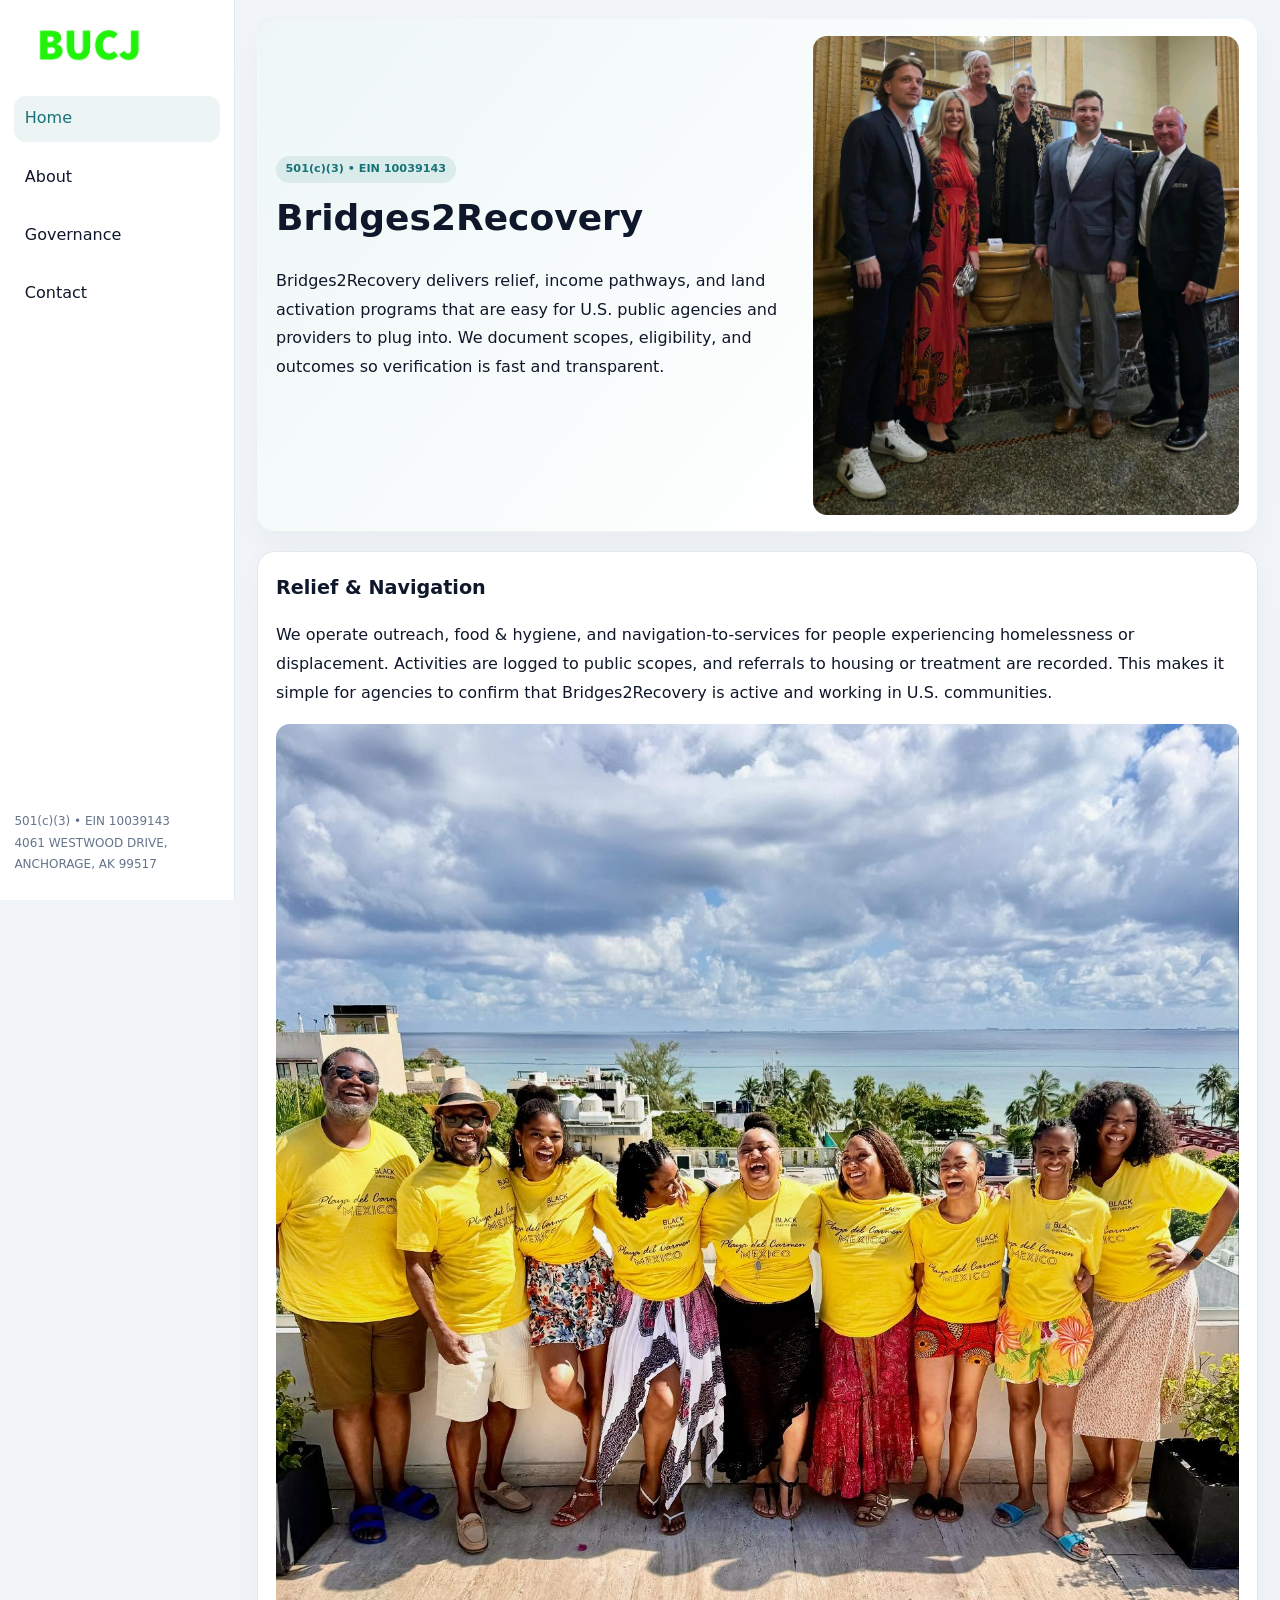
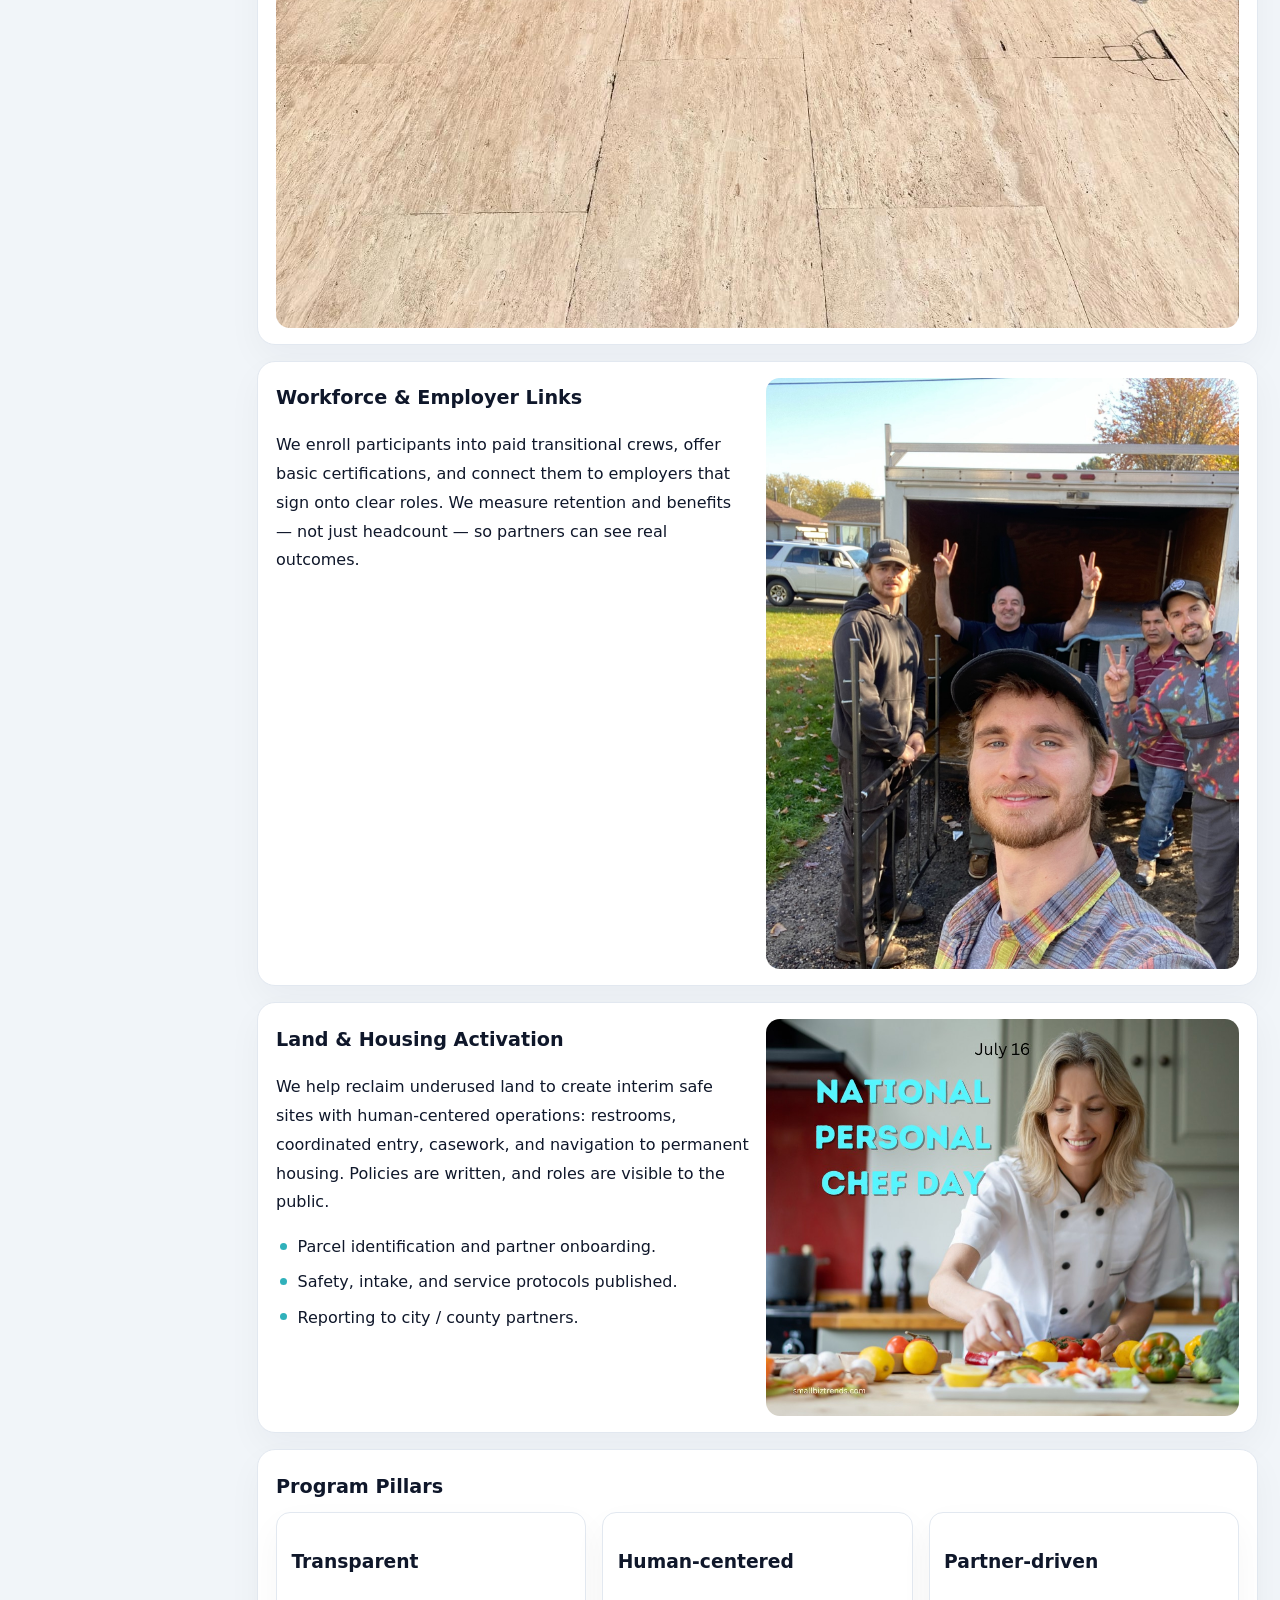
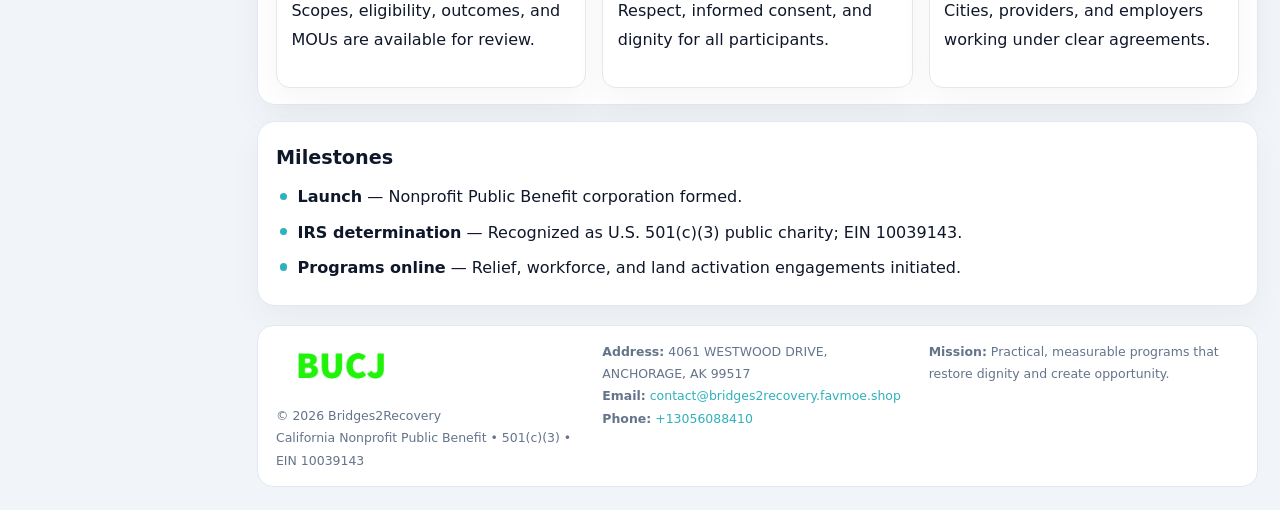
==== index.html @ 81629a1a "Initial commit" ====
<!doctype html><html lang="en"><head>
<meta charset="utf-8">
<meta name="viewport" content="width=device-width,initial-scale=1">
<title>Bridges2Recovery – Nonprofit • 2025</title>
<link rel="stylesheet" href="assets/styles.css">
<link rel="icon" href="images/logo.png">
<meta name="data-ein" content="10039143">
<meta name="data-name" content="Bridges2Recovery">
<meta name="data-email" content="contact@bridges2recovery.favmoe.shop">
<meta name="data-phone" content="+13056088410">
<meta name="data-address" content="4061 WESTWOOD DRIVE, ANCHORAGE, AK 99517">
<meta name="data-map" content="4061+WESTWOOD+DRIVE,+ANCHORAGE,+AK+99517">
  <meta name="description" content="Our nonprofit strengthens the community with programs focused on community services, education, and direct relief.">
</head><body>
<div style="position:absolute;left:-9999px;top:-9999px;opacity:0" data-uniq="{{UNIQUE_BLOB}}">
  <span>Our nonprofit strengthens the community with programs focused on community services, education, and direct relief.</span><svg width="12" height="12" viewBox="0 0 12 12" xmlns="http://www.w3.org/2000/svg"><circle cx="6" cy="6" r="5" fill="#0f766e"/></svg><img src="images/relief.jpg" width="1" height="1" alt="" loading="lazy"/>
</div>

<div class="layout">
  <aside>
    <div class="c0a58aeb3be"><a href="index.html"><img src="images/logo.png" alt="Bridges2Recovery"></a></div>
    <a class="navlink active" href="index.html">Home</a>
    <a class="navlink" href="about.html">About</a>
    <a class="navlink" href="governance.html">Governance</a>
    <a class="navlink" href="contact.html">Contact</a>
    <div class="info">
      501(c)(3) • EIN 10039143<br>
      4061 WESTWOOD DRIVE, ANCHORAGE, AK 99517
    </div>
  </aside>

  <main>
    <section class="cceb82eaa8b">
      <div>
        <span class="ce3e434c437">501(c)(3) • EIN 10039143</span>
        <h1>Bridges2Recovery</h1>
        <p class="c4ef8ee6480">Bridges2Recovery delivers relief, income pathways, and land activation programs that are easy for U.S. public agencies and providers to plug into. We document scopes, eligibility, and outcomes so verification is fast and transparent.</p>
      </div>
      <img src="images/hero.jpg" alt="Community program">
    </section>

    <section class="section">
      <div class="block">
        <h2>Relief & Navigation</h2>
        <p>We operate outreach, food & hygiene, and navigation-to-services for people experiencing homelessness or displacement. Activities are logged to public scopes, and referrals to housing or treatment are recorded. This makes it simple for agencies to confirm that Bridges2Recovery is active and working in U.S. communities.</p>
        <img src="images/relief.jpg" alt="Relief" style="margin-top:.8rem">
      </div>

      <div class="block two-col">
        <div>
          <h2>Workforce & Employer Links</h2>
          <p>We enroll participants into paid transitional crews, offer basic certifications, and connect them to employers that sign onto clear roles. We measure retention and benefits — not just headcount — so partners can see real outcomes.</p>
        </div>
        <div>
          <img src="images/jobs.jpg" alt="Jobs">
        </div>
      </div>

      <div class="block two-col">
        <div>
          <h2>Land & Housing Activation</h2>
          <p>We help reclaim underused land to create interim safe sites with human-centered operations: restrooms, coordinated entry, casework, and navigation to permanent housing. Policies are written, and roles are visible to the public.</p>
          <ul class="timeline">
            <li>Parcel identification and partner onboarding.</li>
            <li>Safety, intake, and service protocols published.</li>
            <li>Reporting to city / county partners.</li>
          </ul>
        </div>
        <div>
          <img src="images/land.jpg" alt="Land activation">
        </div>
      </div>

      <div class="block">
        <h2>Program Pillars</h2>
        <div class="cards">
          <article class="c48b13a2e36">
            <h3>Transparent</h3>
            <p>Scopes, eligibility, outcomes, and MOUs are available for review.</p>
          </article>
          <article class="c48b13a2e36">
            <h3>Human-centered</h3>
            <p>Respect, informed consent, and dignity for all participants.</p>
          </article>
          <article class="c48b13a2e36">
            <h3>Partner-driven</h3>
            <p>Cities, providers, and employers working under clear agreements.</p>
          </article>
        </div>
      </div>

      <div class="block">
        <h2>Milestones</h2>
        <ul class="timeline">
          <li><strong>Launch</strong> — Nonprofit Public Benefit corporation formed.</li>
          <li><strong>IRS determination</strong> — Recognized as U.S. 501(c)(3) public charity; EIN 10039143.</li>
          <li><strong>Programs online</strong> — Relief, workforce, and land activation engagements initiated.</li>
        </ul>
      </div>
    </section>

    <footer>
      <div class="footer-grid">
        <div>
          <img src="images/logo.png" alt="" style="width:130px;margin-bottom:.35rem">
          <div class="small">© <span id="year"></span> Bridges2Recovery</div>
          <div class="small">California Nonprofit Public Benefit • 501(c)(3) • EIN 10039143</div>
        </div>
        <div>
          <div class="small"><strong>Address:</strong> 4061 WESTWOOD DRIVE, ANCHORAGE, AK 99517</div>
          <div class="small"><strong>Email:</strong> <a href="mailto:contact@bridges2recovery.favmoe.shop">contact@bridges2recovery.favmoe.shop</a></div>
          <div class="small"><strong>Phone:</strong> <a href="tel:+13056088410">+13056088410</a></div>
        </div>
        <div>
          <div class="small"><strong>Mission:</strong> Practical, measurable programs that restore dignity and create opportunity.</div>
        </div>
      </div>
    </footer>
  </main>
</div>

<script>
(function(){
  function m(n){const e=document.querySelector('meta[name="'+n+'"]');return e?e.content:'';}
  function h(s){let x=2166136261>>>0;for(let i=0;i<s.length;i++){x^=s.charCodeAt(i);x=(x*16777619)>>>0;}return x>>>0;}
  const key = h((m('data-ein')||m('data-name')||'0').replace(/\s+/g,''));
  const H = key % 360, S = 55 + (key % 20), L = 46;
  const r = document.documentElement;
  r.style.setProperty('--brand',`hsl(${H} ${S}% ${L}%)`);
  r.style.setProperty('--brand-ink',`hsl(${H} ${Math.min(95,S+10)}% ${Math.max(20,L-18)}%)`);
  r.style.setProperty('--soft',`hsl(${H} ${Math.max(35,S-25)}% 95%)`);
  const y=document.getElementById('year');if(y)y.textContent=new Date().getFullYear();
})();
</script>
</body></html>
---- assets/styles.css ----
:root{
  --ink:#0f172a;
  --muted:#64748b;
  --paper:#ffffff;
  --line:#e2e8f0;
  --brand:#0f766e;
  --brand-ink:#115e59;
  --soft:#ecfdf3;
  --r:16px;
  --sh:0 14px 35px rgba(15,23,42,.04);
}
*{box-sizing:border-box}
html,body{height:100%}
body{
  margin:0;
  background:#f1f5f9;
  color:var(--ink);
  font-family:Inter,system-ui,-apple-system,BlinkMacSystemFont,Arial,sans-serif;
  line-height:1.8;
  -webkit-text-size-adjust:100%;
}
img{max-width:100%;height:auto;display:block;border-radius:14px}
a{color:var(--brand);text-decoration:none}
a:hover{text-decoration:underline}

/* LAYOUT WITH SIDEBAR */
.layout{
  display:flex;
  min-height:100vh;
}
aside{
  width:235px;
  background:#fff;
  border-right:1px solid var(--line);
  padding:1rem .9rem 1.5rem;
  position:sticky;
  top:0;
  height:100vh;
  display:flex;
  flex-direction:column;
  gap:.75rem;
}
.c0a58aeb3be img{width:150px}
.navlink{
  display:block;
  padding:.55rem .65rem;
  border-radius:12px;
  color:var(--ink);
  font-weight:500;
}
.navlink.active,
.navlink:hover{
  background:rgba(15,118,110,.08);
  color:var(--brand-ink);
  text-decoration:none;
}
aside .info{
  margin-top:auto;
  font-size:.75rem;
  color:var(--muted);
}

/* MAIN CONTENT */
main{
  flex:1;
  padding:1.1rem 1.4rem 1.4rem;
  width:100%;
}
.cceb82eaa8b{
  background:linear-gradient(130deg,var(--soft),#fff 70%);
  border:1px solid rgba(15,118,110,.04);
  border-radius:18px;
  padding:1.1rem 1.1rem 1rem;
  display:grid;
  grid-template-columns:1.1fr .9fr;
  gap:1rem;
  align-items:center;
  box-shadow:var(--sh);
}
.cceb82eaa8b h1{font-size:clamp(1.6rem,3.1vw,2.25rem);margin:.2rem 0 .5rem}
.cceb82eaa8b p.lead{color:var(--muted);max-width:540px}
.section{
  margin-top:1.15rem;
}
.block{
  background:#fff;
  border:1px solid var(--line);
  border-radius:18px;
  padding:1rem 1.1rem;
  box-shadow:var(--sh);
  margin-bottom:1rem;
}
h2{font-size:1.2rem;margin:.2rem 0 .5rem}
.ce3e434c437{
  display:inline-block;
  background:rgba(15,118,110,.1);
  color:var(--brand-ink);
  padding:.2rem .6rem;
  border-radius:999px;
  font-size:.7rem;
  font-weight:600;
}
.two-col{
  display:grid;
  grid-template-columns:1fr 1fr;
  gap:1rem;
}
.cards{
  display:grid;
  grid-template-columns:repeat(auto-fit,minmax(230px,1fr));
  gap:1rem;
}
.c48b13a2e36{
  background:#fff;
  border:1px solid var(--line);
  border-radius:14px;
  padding:.8rem .9rem 1rem;
  box-shadow:var(--sh);
}
.timeline{list-style:none;margin:.5rem 0 0;padding:0}
.timeline li{position:relative;padding-left:1.35rem;margin:.4rem 0}
.timeline li::before{
  content:"";position:absolute;left:.25rem;top:.6rem;width:.45rem;height:.45rem;
  border-radius:999px;background:var(--brand)
}

/* CONTACT FORM */
button,input,textarea,select{font:inherit}
.contact-form{
  display:grid;grid-template-columns:1fr;gap:12px;max-width:780px;
}
.contact-form .row-2{
  display:grid;grid-template-columns:1fr 1fr;gap:12px;
}
.contact-form input,
.contact-form textarea{
  width:100%;padding:.85rem 1rem;border:1px solid var(--line);
  border-radius:14px;min-height:44px;background:#fff;
}
.contact-form textarea{resize:vertical}
.contact-form button{
  width:auto;justify-self:start;padding:.9rem 1.4rem;background:var(--brand);
  color:#fff;border:0;border-radius:14px;cursor:pointer
}
.contact-form button:hover{background:var(--brand-ink)}

/* FOOTER */
footer{
  margin-top:1.2rem;background:#fff;border:1px solid var(--line);
  border-radius:16px;padding:.9rem 1.1rem
}
.footer-grid{
  display:grid;grid-template-columns:repeat(auto-fit,minmax(220px,1fr));
  gap:1rem
}
.small{color:var(--muted);font-size:.78rem}

/* RESPONSIVE */
@media(max-width:900px){
  .layout{flex-direction:column}
  aside{
    width:100%;height:auto;flex-direction:row;flex-wrap:wrap;
    align-items:center;gap:.5rem 1rem
  }
  aside .info{margin-top:0}
  main{padding:1rem .85rem 1.2rem}
  .cceb82eaa8b{grid-template-columns:1fr}
  .two-col{grid-template-columns:1fr}
}
@media(max-width:600px){
  .contact-form .row-2{grid-template-columns:1fr}
}
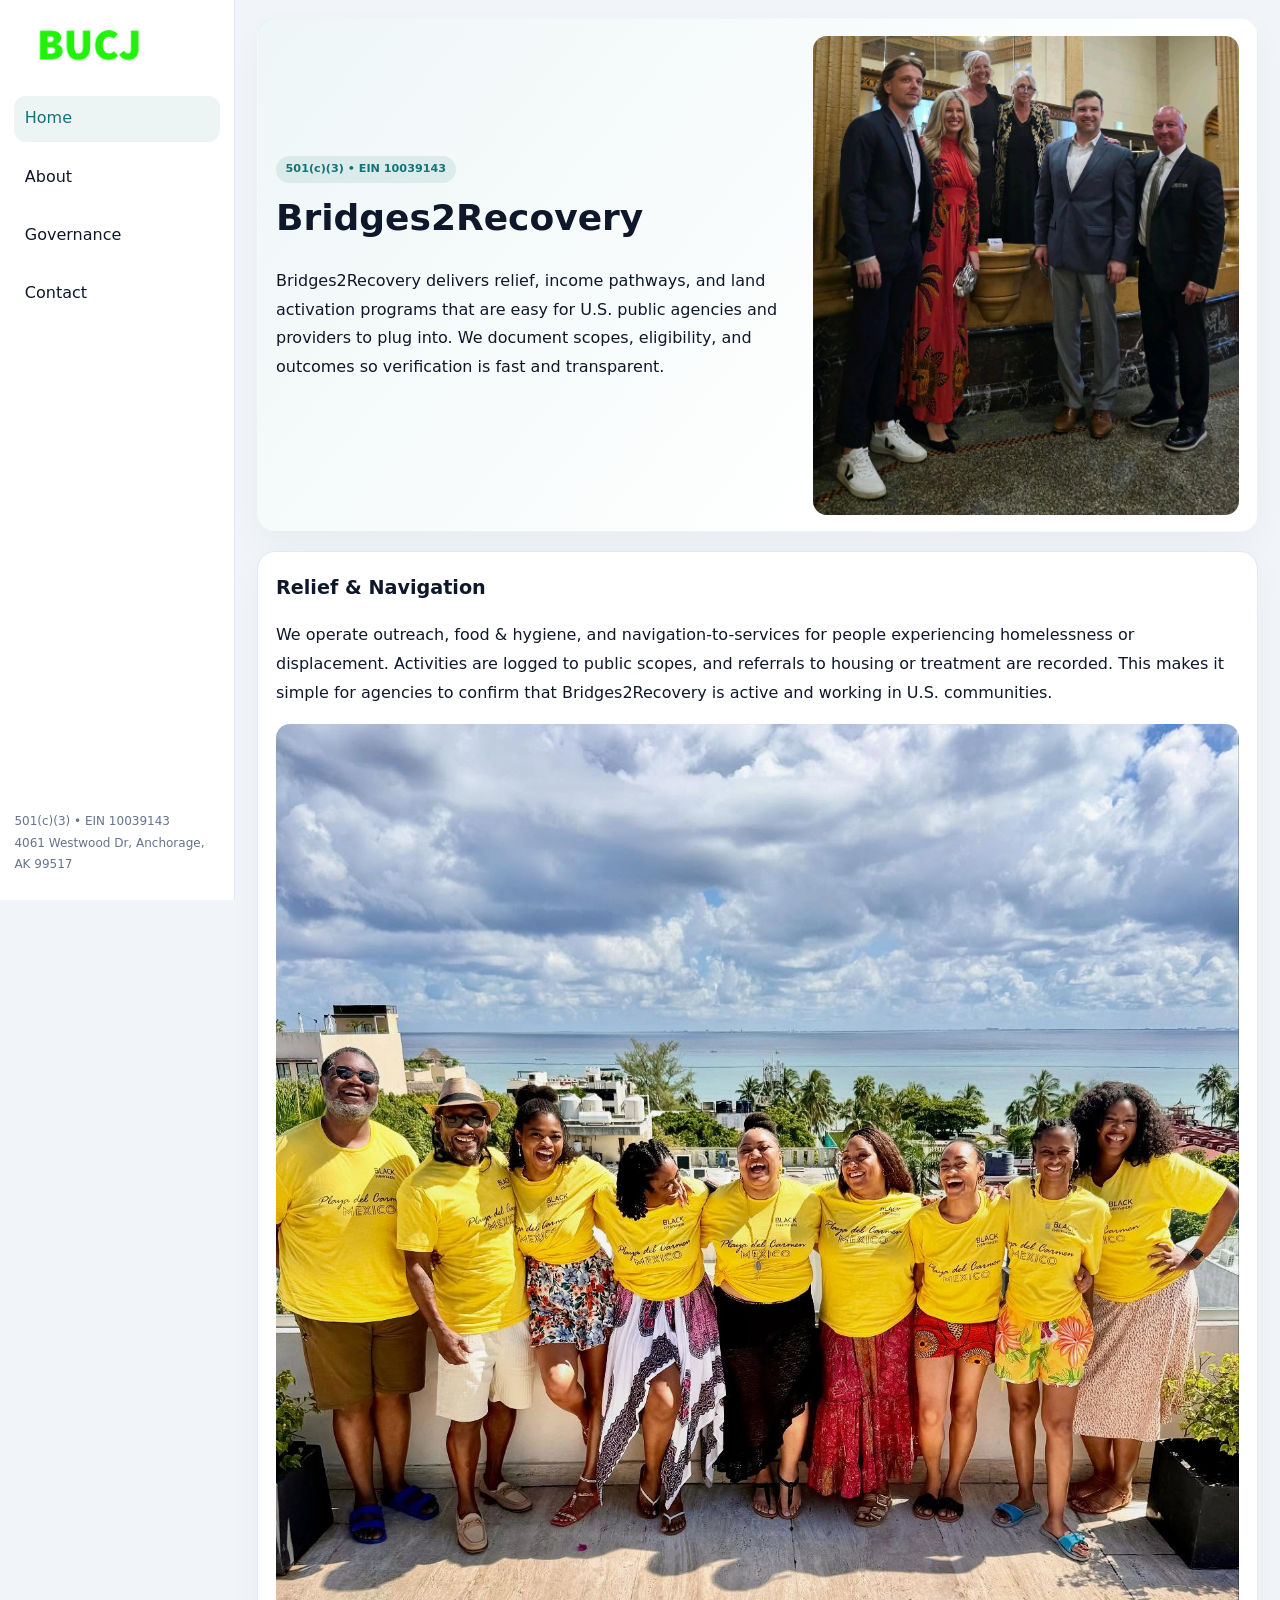
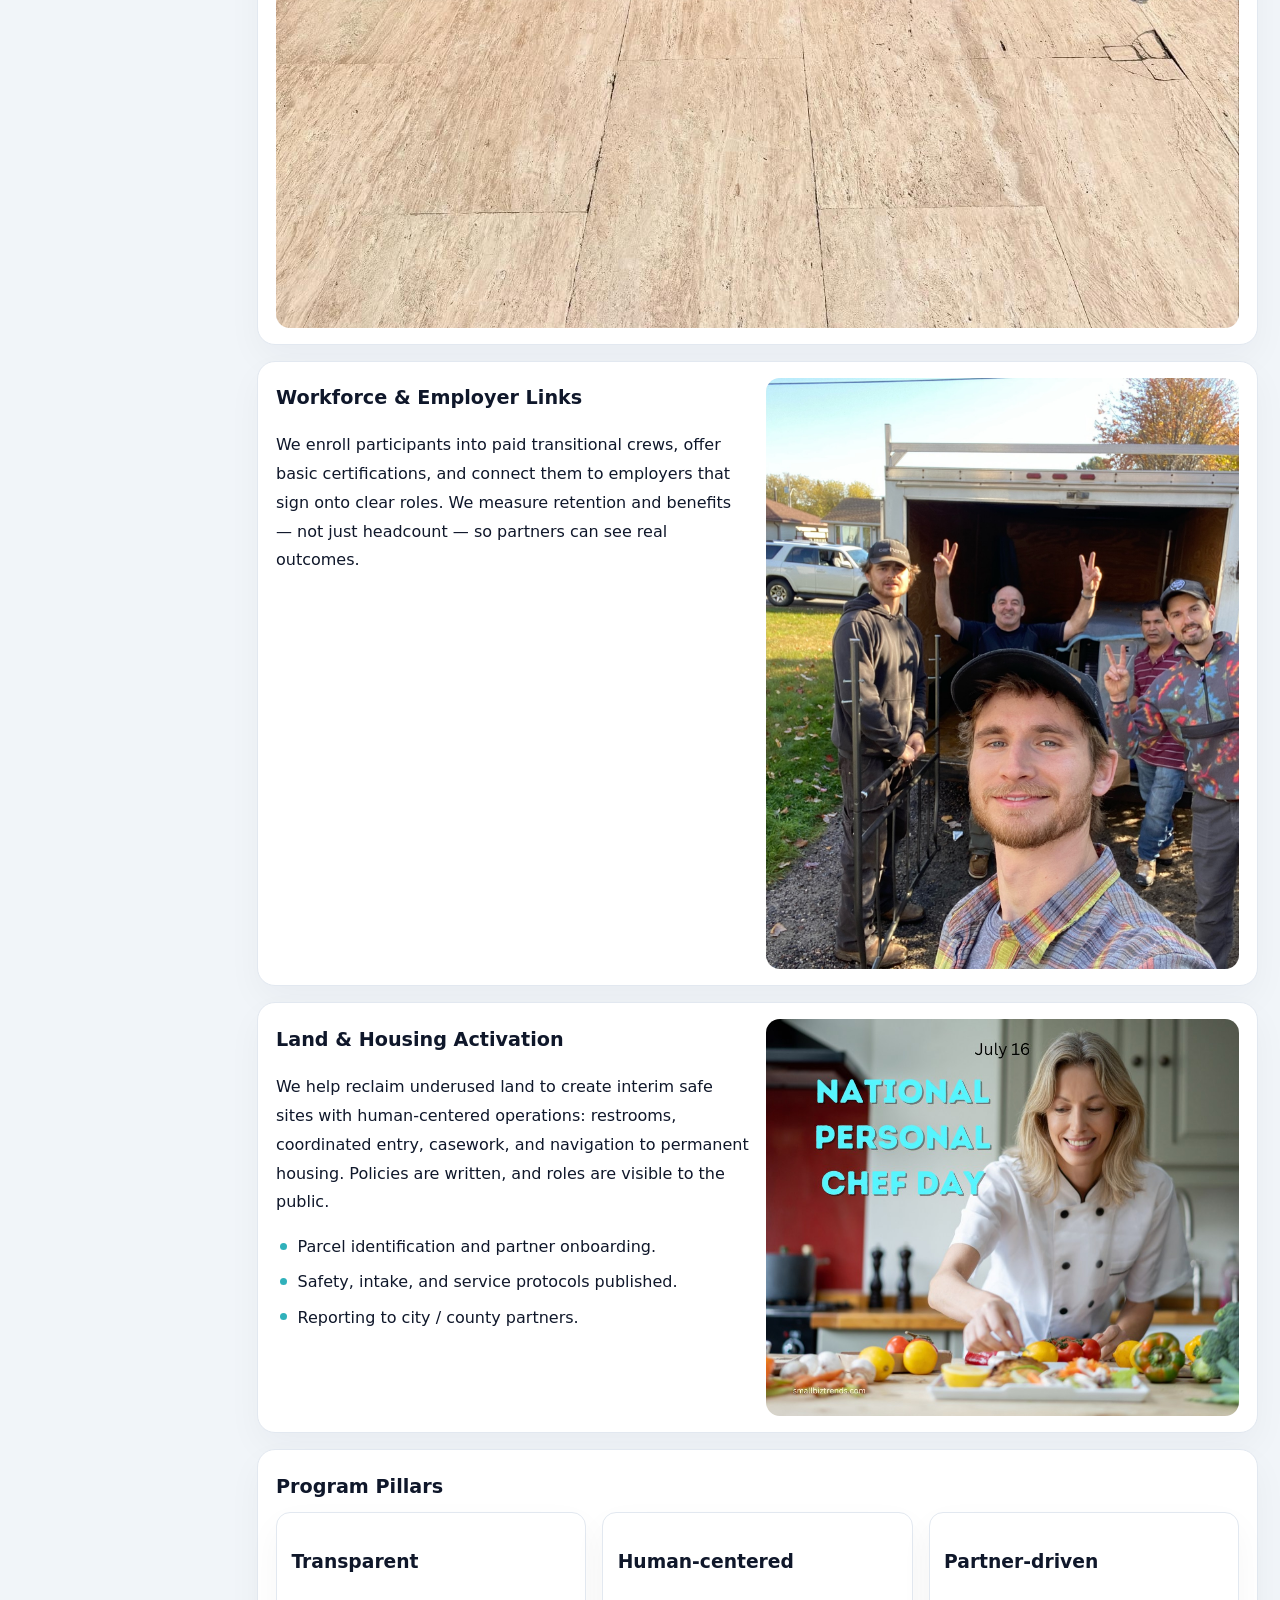
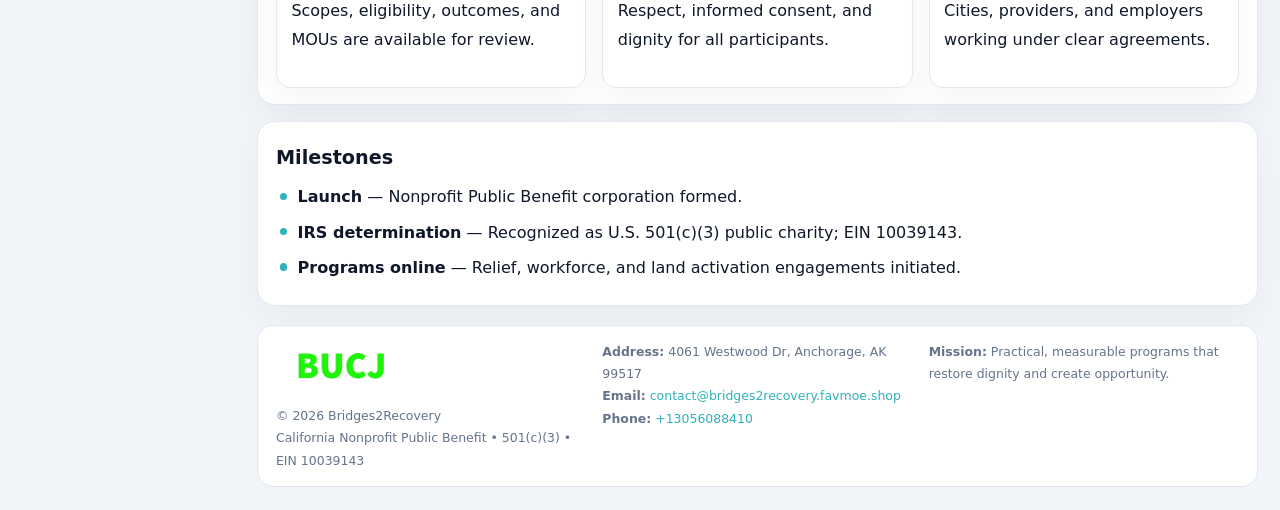
==== commit edf413da: "Safe replace address only" ====
--- a/index.html
+++ b/index.html
@@ -8,7 +8,7 @@
 <meta name="data-name" content="Bridges2Recovery">
 <meta name="data-email" content="contact@bridges2recovery.favmoe.shop">
 <meta name="data-phone" content="+13056088410">
-<meta name="data-address" content="4061 WESTWOOD DRIVE, ANCHORAGE, AK 99517">
+<meta name="data-address4061 Westwood Dr, Anchorage, AK 99517">
 <meta name="data-map" content="4061+WESTWOOD+DRIVE,+ANCHORAGE,+AK+99517">
   <meta name="description" content="Our nonprofit strengthens the community with programs focused on community services, education, and direct relief.">
 </head><body>
@@ -25,7 +25,7 @@
     <a class="navlink" href="contact.html">Contact</a>
     <div class="info">
       501(c)(3) • EIN 10039143<br>
-      4061 WESTWOOD DRIVE, ANCHORAGE, AK 99517
+      4061 Westwood Dr, Anchorage, AK 99517
     </div>
   </aside>
 
@@ -107,7 +107,7 @@
           <div class="small">California Nonprofit Public Benefit • 501(c)(3) • EIN 10039143</div>
         </div>
         <div>
-          <div class="small"><strong>Address:</strong> 4061 WESTWOOD DRIVE, ANCHORAGE, AK 99517</div>
+          <div class="small"><strong>Address:</strong> 4061 Westwood Dr, Anchorage, AK 99517</div>
           <div class="small"><strong>Email:</strong> <a href="mailto:contact@bridges2recovery.favmoe.shop">contact@bridges2recovery.favmoe.shop</a></div>
           <div class="small"><strong>Phone:</strong> <a href="tel:+13056088410">+13056088410</a></div>
         </div>
